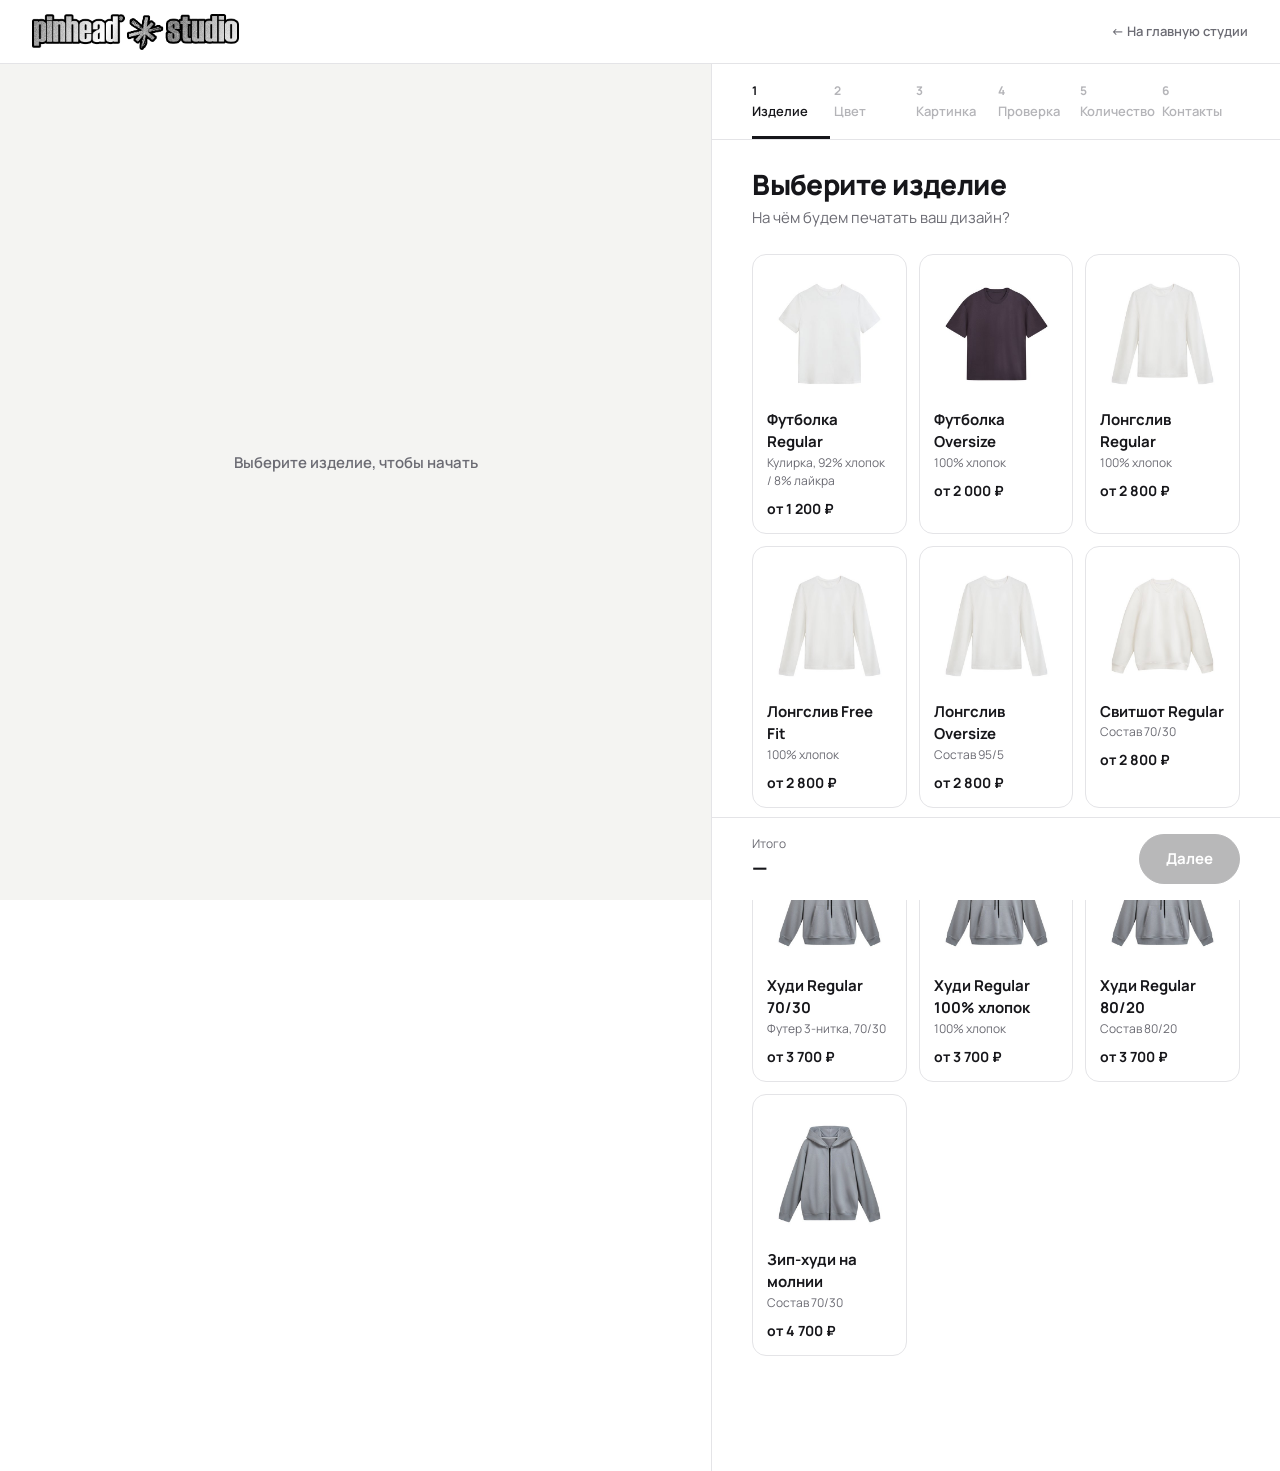
==== constructor.html @ 0fc9896d "Конструктор: новые фото изделий — перед и спина Футболки Regular и Oversize, лонгслив, свитшот, худи" ====
<!doctype html>
<html lang="ru">
<head>
  <meta charset="utf-8">
  <meta name="viewport" content="width=device-width, initial-scale=1">
  <title>PINHEAD — конструктор печати на одежде</title>
  <meta name="description" content="Создайте свой дизайн: выберите изделие, цвет, загрузите картинку и оформите заказ печати.">
  <link rel="preconnect" href="https://fonts.googleapis.com">
  <link rel="preconnect" href="https://fonts.gstatic.com" crossorigin>
  <link href="https://fonts.googleapis.com/css2?family=Manrope:wght@400;500;600;700;800&display=swap" rel="stylesheet">
  <link rel="stylesheet" href="css/styles.css">
</head>
<body>
  <header class="topbar">
    <a class="logo" href="index.html"><img src="assets/logo-pinhead.png" alt="pinhead studio" width="627" height="109"></a>
    <a class="topbar__back" href="index.html">← На главную студии</a>
  </header>

  <main class="layout">
    <!-- ЛЕВАЯ ЧАСТЬ: превью изделия -->
    <section class="preview" aria-label="Превью изделия">
      <div class="preview__stage" id="stage">
        <svg id="mockup" viewBox="0 0 400 460" xmlns="http://www.w3.org/2000/svg" xmlns:xlink="http://www.w3.org/1999/xlink" role="img" aria-label="Макет изделия">
          <defs>
            <clipPath id="printClip"><rect id="printClipRect"/></clipPath>
            <mask id="designMask" style="mask-type: alpha"><image id="designMaskImg" preserveAspectRatio="xMidYMid meet"/></mask>
          </defs>
          <image id="garmentImg" x="0" y="0" width="400" height="460" preserveAspectRatio="xMidYMid meet"/>
          <g clip-path="url(#printClip)">
            <image id="designImg" preserveAspectRatio="xMidYMid meet" visibility="hidden"/>
            <!-- складки ткани поверх принта: так картинка выглядит напечатанной -->
            <image id="printShade" x="0" y="0" width="400" height="460" mask="url(#designMask)" style="mix-blend-mode: multiply" pointer-events="none" visibility="hidden"/>
          </g>
          <rect id="printArea" class="print-area" rx="4"/>
        </svg>
        <div class="preview__empty" id="previewEmpty">Выберите изделие, чтобы начать</div>
      </div>
      <div class="preview__caption" id="previewCaption"></div>
    </section>

    <!-- ПРАВАЯ ЧАСТЬ: шаги -->
    <section class="panel" aria-label="Шаги оформления">
      <ol class="stepper" id="stepper"></ol>

      <div class="panel__body" id="stepBody"></div>

      <footer class="panel__footer">
        <div class="price">
          <span class="price__label">Итого</span>
          <span class="price__value" id="totalPrice">—</span>
        </div>
        <div class="nav">
          <button class="btn btn--ghost" id="btnBack" type="button">Назад</button>
          <button class="btn btn--primary" id="btnNext" type="button">Далее</button>
        </div>
      </footer>
    </section>
  </main>

  <!-- Данные (база изделий и цветов) и логика приложения -->
  <script src="js/data.js"></script>
  <script src="js/pdf.js"></script>
  <script src="js/app.js"></script>
</body>
</html>
---- css/styles.css ----
/* ===== Цвета и базовые настройки (меняйте здесь) ===== */
:root {
  --bg: #ffffff;
  --stage: #f4f4f2;
  --text: #16161a;
  --muted: #6b6b73;
  --line: #e4e4e7;
  --accent: #0b6b3a;        /* фирменный цвет */
  --accent-soft: #e7f2ec;
  --warn: #a15c00;
  --warn-soft: #fff4e0;
  --error: #c62828;
  --radius: 14px;
  --topbar: 64px;
  color-scheme: light;
}

* { box-sizing: border-box; }

html, body { margin: 0; }

body {
  font-family: 'Manrope', system-ui, -apple-system, 'Segoe UI', sans-serif;
  background: var(--bg);
  color: var(--text);
  font-size: 15px;
  line-height: 1.5;
  -webkit-font-smoothing: antialiased;
}

button, input, textarea { font: inherit; color: inherit; }
button { cursor: pointer; }
[hidden] { display: none !important; }

/* ===== Шапка ===== */
.topbar {
  position: sticky; top: 0; z-index: 10;
  height: var(--topbar);
  display: flex; align-items: center; justify-content: space-between;
  padding: 0 32px;
  background: rgba(255, 255, 255, .92);
  backdrop-filter: blur(8px);
  border-bottom: 1px solid var(--line);
}
.logo { font-weight: 800; font-size: 22px; letter-spacing: .06em; color: var(--text); text-decoration: none; }
.logo img { display: block; height: 36px; width: auto; }
.topbar__back { color: var(--muted); font-size: 13px; font-weight: 600; text-decoration: none; }
.topbar__back:hover { color: var(--text); }

/* ===== Раскладка: превью слева, шаги справа ===== */
.layout {
  display: grid;
  grid-template-columns: minmax(0, 1.25fr) minmax(380px, 1fr);
  min-height: calc(100vh - var(--topbar));
}

.preview {
  position: sticky; top: var(--topbar);
  height: calc(100vh - var(--topbar));
  background: var(--stage);
  display: flex; flex-direction: column; align-items: center; justify-content: center;
  padding: 32px;
}
.preview__stage {
  position: relative;
  width: 100%; max-width: 560px;
  aspect-ratio: 400 / 460;
  max-height: calc(100vh - var(--topbar) - 110px);
  display: flex; align-items: center; justify-content: center;
}
#mockup { width: 100%; height: 100%; filter: drop-shadow(0 18px 30px rgba(0, 0, 0, .10)); transition: filter .2s; }
.preview__empty {
  position: absolute; inset: 0;
  display: grid; place-items: center;
  color: var(--muted); font-weight: 600;
}
.preview__caption { margin-top: 16px; font-weight: 600; color: var(--muted); min-height: 1.5em; }

.print-area { fill: none; stroke-width: 1.5; stroke-dasharray: 6 5; pointer-events: none; }
#designImg.draggable { cursor: grab; }
#designImg.draggable:active { cursor: grabbing; }

/* ===== Правая панель ===== */
.panel {
  display: flex; flex-direction: column;
  min-height: calc(100vh - var(--topbar));
  border-left: 1px solid var(--line);
  scroll-margin-top: var(--topbar);
}
.panel__body { flex: 1; padding: 28px 40px 32px; }

.stepper {
  list-style: none; margin: 0; padding: 18px 40px 0;
  display: flex; gap: 4px;
  border-bottom: 1px solid var(--line);
  overflow-x: auto; scrollbar-width: none;
}
.stepper li { flex: 1; min-width: 0; }
.stepper button {
  width: 100%;
  display: flex; flex-direction: column; align-items: flex-start; gap: 2px;
  padding: 0 0 14px;
  border: 0; background: none; text-align: left;
  border-bottom: 3px solid transparent;
  color: var(--muted);
}
.stepper button:disabled { cursor: default; opacity: .5; }
.stepper__num { font-size: 12px; font-weight: 700; }
.stepper__title { font-size: 13px; font-weight: 600; white-space: nowrap; overflow: hidden; text-overflow: ellipsis; max-width: 100%; }
.stepper .is-done button { color: var(--text); }
.stepper .is-done .stepper__num::after { content: ' ✓'; color: var(--accent); }
.stepper .is-active button { color: var(--text); border-bottom-color: var(--text); }

.h1 { font-size: 28px; line-height: 1.2; letter-spacing: -.02em; margin: 0 0 6px; font-weight: 800; }
.lead { color: var(--muted); margin: 0 0 24px; }
.hint { color: var(--muted); font-size: 13px; }

/* ===== Шаг 1: карточки изделий ===== */
.cards { display: grid; grid-template-columns: repeat(auto-fill, minmax(150px, 1fr)); gap: 12px; }
.card {
  display: flex; flex-direction: column; align-items: flex-start;
  padding: 14px; border: 1.5px solid var(--line); border-radius: var(--radius);
  background: #fff; text-align: left;
  transition: border-color .15s, box-shadow .15s, transform .15s;
}
.card:hover { border-color: #b9b9c0; transform: translateY(-1px); }
.card.is-selected { border-color: var(--text); box-shadow: 0 0 0 1px var(--text); }
.card__pic { width: 100%; height: 130px; margin-bottom: 10px; object-fit: contain; background: #fff; border-radius: 10px; }
.card__name { font-weight: 700; }
.card__desc { font-size: 12px; color: var(--muted); }
.card__price { margin-top: 8px; font-weight: 700; font-size: 14px; }

/* ===== Шаг 2: цвета ===== */
.swatches { display: grid; grid-template-columns: repeat(auto-fill, minmax(96px, 1fr)); gap: 10px; }
.swatch {
  display: flex; flex-direction: column; align-items: center; gap: 8px;
  padding: 12px 6px; border: 1.5px solid transparent; border-radius: var(--radius);
  background: none;
}
.swatch:hover { background: var(--stage); }
.swatch.is-selected { border-color: var(--text); }
.swatch__dot { width: 44px; height: 44px; border-radius: 50%; box-shadow: inset 0 0 0 1px rgba(0, 0, 0, .14); }
.swatch__name { font-size: 12px; font-weight: 600; text-align: center; }

/* ===== Шаг 3: загрузка ===== */
.drop {
  display: flex; flex-direction: column; align-items: center; justify-content: center; gap: 4px;
  min-height: 220px; padding: 24px;
  border: 2px dashed #c9c9cf; border-radius: var(--radius);
  background: #fafafa; cursor: pointer; text-align: center;
  transition: border-color .15s, background .15s;
}
.drop:hover, .drop.is-over { border-color: var(--accent); background: var(--accent-soft); }
.drop__icon { font-size: 28px; }
.drop__title { font-weight: 700; }
.drop__hint { color: var(--muted); font-size: 13px; }

.file { display: flex; align-items: center; gap: 12px; padding: 10px; border: 1px solid var(--line); border-radius: var(--radius); margin-bottom: 20px; }
.file__thumb {
  width: 56px; height: 56px; object-fit: contain; border-radius: 8px;
  background: repeating-conic-gradient(#eee 0 25%, #fff 0 50%) 0 0 / 12px 12px;
}
.file__info { flex: 1; min-width: 0; }
.file__name { font-weight: 600; white-space: nowrap; overflow: hidden; text-overflow: ellipsis; }
.file__meta { font-size: 12px; color: var(--muted); }

.field { display: flex; flex-direction: column; gap: 6px; margin-bottom: 16px; }
.field__label { font-size: 13px; font-weight: 600; }
.field__error { color: var(--error); font-size: 12px; min-height: 0; }
.field__error:empty { display: none; }
input[type="range"] { width: 100%; accent-color: var(--text); }

.chips { display: flex; flex-wrap: wrap; gap: 8px; margin-bottom: 16px; }
.chip { padding: 8px 14px; border-radius: 999px; border: 1px solid var(--line); background: #fff; font-size: 13px; font-weight: 600; }
.chip:hover { border-color: var(--text); }
.chip.is-selected { background: var(--text); border-color: var(--text); color: #fff; }

.note { padding: 12px 14px; border-radius: 10px; background: var(--stage); font-size: 13px; }
.note--warn { background: var(--warn-soft); color: var(--warn); }
.error { color: var(--error); font-size: 13px; }

.link { border: 0; background: none; padding: 0; color: var(--accent); font-weight: 600; font-size: 13px; text-decoration: underline; text-underline-offset: 2px; }

/* ===== Шаг 4: проверка ===== */
.summary { margin: 0 0 20px; border-top: 1px solid var(--line); }
.summary > div { display: flex; justify-content: space-between; gap: 16px; padding: 12px 0; border-bottom: 1px solid var(--line); }
.summary dt { color: var(--muted); }
.summary dd { margin: 0; font-weight: 600; text-align: right; display: flex; align-items: center; gap: 8px; flex-wrap: wrap; justify-content: flex-end; }
.dot { width: 14px; height: 14px; border-radius: 50%; box-shadow: inset 0 0 0 1px rgba(0, 0, 0, .15); }
.tag { font-size: 11px; padding: 2px 8px; border-radius: 999px; background: var(--accent-soft); color: var(--accent); }
.tag--warn { background: var(--warn-soft); color: var(--warn); }

.check { display: flex; gap: 10px; align-items: flex-start; font-size: 14px; cursor: pointer; }
.check input { width: 18px; height: 18px; margin: 2px 0 0; accent-color: var(--text); flex: none; }

/* ===== Шаг 5: количество ===== */
.qty { border-top: 1px solid var(--line); }
.qty__row { display: flex; align-items: center; justify-content: space-between; padding: 10px 0; border-bottom: 1px solid var(--line); }
.qty__size { font-weight: 700; }
.stepper-input { display: flex; align-items: center; border: 1px solid var(--line); border-radius: 10px; overflow: hidden; }
.stepper-input button { width: 40px; height: 40px; border: 0; background: #fff; font-size: 18px; }
.stepper-input button:hover { background: var(--stage); }
.stepper-input input { width: 56px; height: 40px; border: 0; text-align: center; font-weight: 700; -moz-appearance: textfield; }
.stepper-input input::-webkit-outer-spin-button,
.stepper-input input::-webkit-inner-spin-button { -webkit-appearance: none; margin: 0; }
.totals { margin-top: 16px; padding: 14px 16px; border-radius: var(--radius); background: var(--stage); display: grid; gap: 4px; }
.totals > div { display: flex; justify-content: space-between; }
.totals s { color: var(--muted); font-weight: 500; margin-left: 6px; }
.totals__hint { color: var(--accent); font-weight: 600; font-size: 13px; }

/* ===== Шаг 6: форма ===== */
.form__row { display: grid; grid-template-columns: 1fr 1fr; gap: 12px; }
.input {
  width: 100%; padding: 12px 14px;
  border: 1px solid #d4d4d8; border-radius: 10px; background: #fff;
  transition: border-color .15s, box-shadow .15s;
}
.input:focus { outline: none; border-color: var(--text); box-shadow: 0 0 0 3px rgba(22, 22, 26, .08); }
textarea.input { resize: vertical; }

/* ===== Готово ===== */
.done { text-align: center; max-width: 520px; margin: 24px auto 0; }
.done .summary dd { text-align: right; }
.done__icon {
  width: 64px; height: 64px; margin: 0 auto 16px; border-radius: 50%;
  display: grid; place-items: center;
  background: var(--accent-soft); color: var(--accent); font-size: 30px; font-weight: 800;
}
.done__actions { display: flex; gap: 10px; justify-content: center; flex-wrap: wrap; margin-top: 20px; }

/* ===== Нижняя панель с ценой и кнопками ===== */
.panel__footer {
  position: sticky; bottom: 0;
  display: flex; align-items: center; justify-content: space-between; gap: 16px;
  padding: 16px 40px;
  background: #fff; border-top: 1px solid var(--line);
}
.price { display: flex; flex-direction: column; }
.price__label { font-size: 12px; color: var(--muted); }
.price__value { font-size: 20px; font-weight: 800; white-space: nowrap; }
.nav { display: flex; gap: 8px; }
.btn { padding: 13px 26px; border-radius: 999px; font-weight: 700; border: 1.5px solid var(--text); transition: background .15s, opacity .15s; }
.btn--primary { background: var(--text); color: #fff; }
.btn--primary:hover:not(:disabled) { background: #33333a; }
.btn--primary:disabled { opacity: .3; cursor: not-allowed; }
.btn--ghost { background: #fff; }
.btn--ghost:hover { background: var(--stage); }

button:focus-visible, .drop:focus-within { outline: 2px solid var(--accent); outline-offset: 2px; }

/* ===== Телефоны и планшеты ===== */
@media (max-width: 900px) {
  :root { --topbar: 56px; }
  .topbar { padding: 0 16px; gap: 12px; }
  .logo img { height: 26px; }
  .topbar__back { font-size: 12px; white-space: nowrap; }
  .layout { grid-template-columns: minmax(0, 1fr); }
  .preview { position: relative; top: 0; height: auto; padding: 16px; }
  .preview__stage { max-width: 340px; max-height: none; }
  .panel { border-left: 0; min-height: 0; }
  .stepper { padding: 14px 16px 0; }
  .stepper li { flex: none; }
  .stepper button { padding-right: 14px; }
  .panel__body { padding: 20px 16px 24px; }
  .panel__footer { padding: 12px 16px; }
  .h1 { font-size: 23px; }
  .btn { padding: 12px 20px; }
  .price__value { font-size: 17px; }
  .panel__footer { gap: 10px; }
  .form__row { grid-template-columns: 1fr; gap: 0; }
  .cards { grid-template-columns: repeat(2, 1fr); }
}
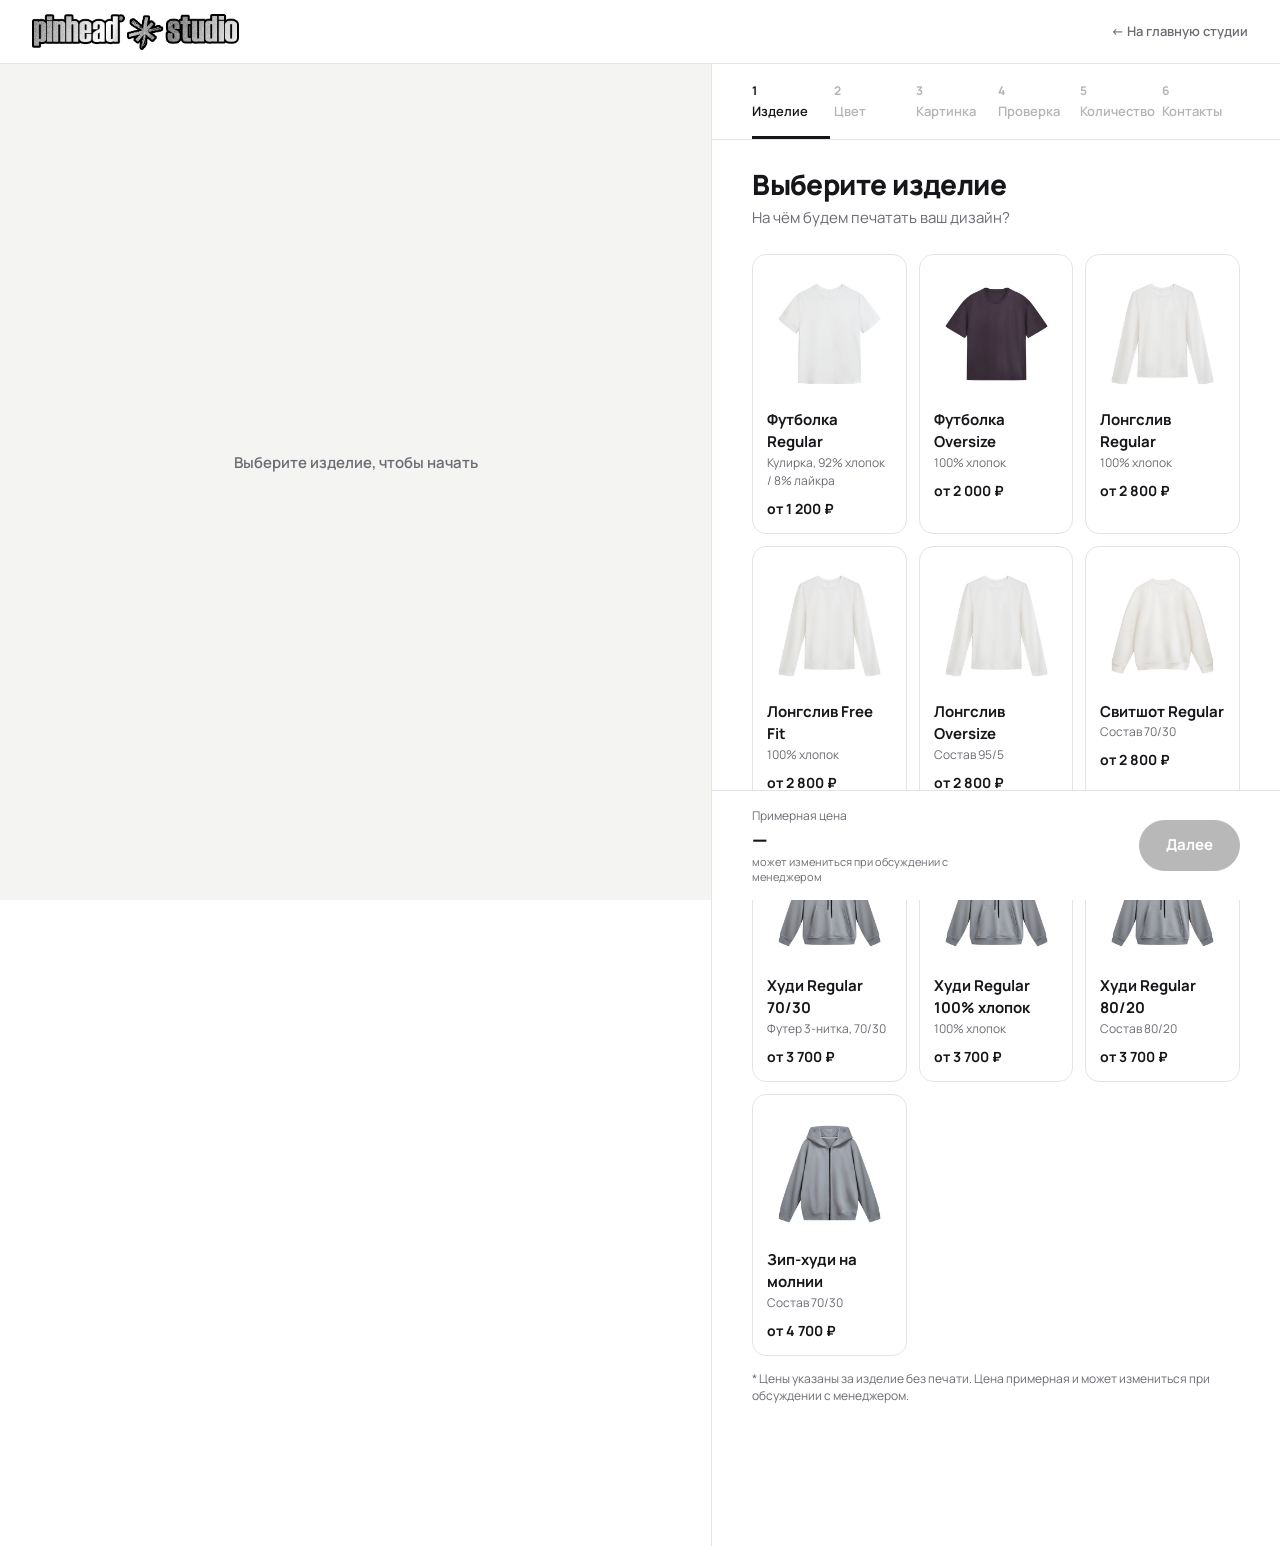
==== commit 85a1e9b7: "Конструктор: пометка «примерная цена — может измениться при обсуждении с менеджером» Подпись под цен" ====
--- a/constructor.html
+++ b/constructor.html
@@ -9,8 +9,22 @@
   <link rel="preconnect" href="https://fonts.gstatic.com" crossorigin>
   <link href="https://fonts.googleapis.com/css2?family=Manrope:wght@400;500;600;700;800&display=swap" rel="stylesheet">
   <link rel="stylesheet" href="css/styles.css">
+<!-- Yandex.Metrika counter -->
+<script type="text/javascript">
+    (function(m,e,t,r,i,k,a){
+        m[i]=m[i]||function(){(m[i].a=m[i].a||[]).push(arguments)};
+        m[i].l=1*new Date();
+        for (var j = 0; j < document.scripts.length; j++) {if (document.scripts[j].src === r) { return; }}
+        k=e.createElement(t),a=e.getElementsByTagName(t)[0],k.async=1,k.src=r,a.parentNode.insertBefore(k,a)
+    })(window, document,'script','https://mc.yandex.ru/metrika/tag.js?id=113582963', 'ym');
+
+    ym(113582963, 'init', {ssr:true, webvisor:true, clickmap:true, ecommerce:"dataLayer", referrer: document.referrer, url: location.href, accurateTrackBounce:true, trackLinks:true});
+</script>
+<!-- /Yandex.Metrika counter -->
 </head>
 <body>
+<!-- Yandex.Metrika counter (без JavaScript) -->
+<noscript><div><img src="https://mc.yandex.ru/watch/113582963" style="position:absolute; left:-9999px;" alt="" /></div></noscript>
   <header class="topbar">
     <a class="logo" href="index.html"><img src="assets/logo-pinhead.png" alt="pinhead studio" width="627" height="109"></a>
     <a class="topbar__back" href="index.html">← На главную студии</a>
@@ -46,8 +60,9 @@
 
       <footer class="panel__footer">
         <div class="price">
-          <span class="price__label">Итого</span>
+          <span class="price__label">Примерная цена</span>
           <span class="price__value" id="totalPrice">—</span>
+          <span class="price__note">может измениться при обсуждении с менеджером</span>
         </div>
         <div class="nav">
           <button class="btn btn--ghost" id="btnBack" type="button">Назад</button>
@@ -58,6 +73,8 @@
   </main>
 
   <!-- Данные (база изделий и цветов) и логика приложения -->
+  <script src="js/goals.js"></script>
+  <script src="js/crm.js"></script>
   <script src="js/data.js"></script>
   <script src="js/pdf.js"></script>
   <script src="js/app.js"></script>
--- a/css/styles.css
+++ b/css/styles.css
@@ -114,6 +114,12 @@
 .h1 { font-size: 28px; line-height: 1.2; letter-spacing: -.02em; margin: 0 0 6px; font-weight: 800; }
 .lead { color: var(--muted); margin: 0 0 24px; }
 .hint { color: var(--muted); font-size: 13px; }
+.lead--tight { margin-bottom: 6px; }
+.footnote { margin: 0 0 22px; color: var(--muted); font-size: 12px; line-height: 1.45; }
+.footnote a { color: var(--text); }
+.check--qty { margin-top: 16px; font-size: 13px; }
+#qtyTotals + .footnote { margin-top: 12px; }
+.footnote--chips { margin-top: -6px; }
 
 /* ===== Шаг 1: карточки изделий ===== */
 .cards { display: grid; grid-template-columns: repeat(auto-fill, minmax(150px, 1fr)); gap: 12px; }
@@ -204,7 +210,7 @@
 .stepper-input input::-webkit-outer-spin-button,
 .stepper-input input::-webkit-inner-spin-button { -webkit-appearance: none; margin: 0; }
 .totals { margin-top: 16px; padding: 14px 16px; border-radius: var(--radius); background: var(--stage); display: grid; gap: 4px; }
-.totals > div { display: flex; justify-content: space-between; }
+.totals > div { display: flex; justify-content: space-between; gap: 12px; }
 .totals s { color: var(--muted); font-weight: 500; margin-left: 6px; }
 .totals__hint { color: var(--accent); font-weight: 600; font-size: 13px; }
 
@@ -237,6 +243,9 @@
 }
 .price { display: flex; flex-direction: column; }
 .price__label { font-size: 12px; color: var(--muted); }
+.price__note { font-size: 11px; color: var(--muted); line-height: 1.3; max-width: 230px; }
+.note__small { font-size: 12px; opacity: .8; }
+.footnote--after { margin: 14px 0 0; }
 .price__value { font-size: 20px; font-weight: 800; white-space: nowrap; }
 .nav { display: flex; gap: 8px; }
 .btn { padding: 13px 26px; border-radius: 999px; font-weight: 700; border: 1.5px solid var(--text); transition: background .15s, opacity .15s; }
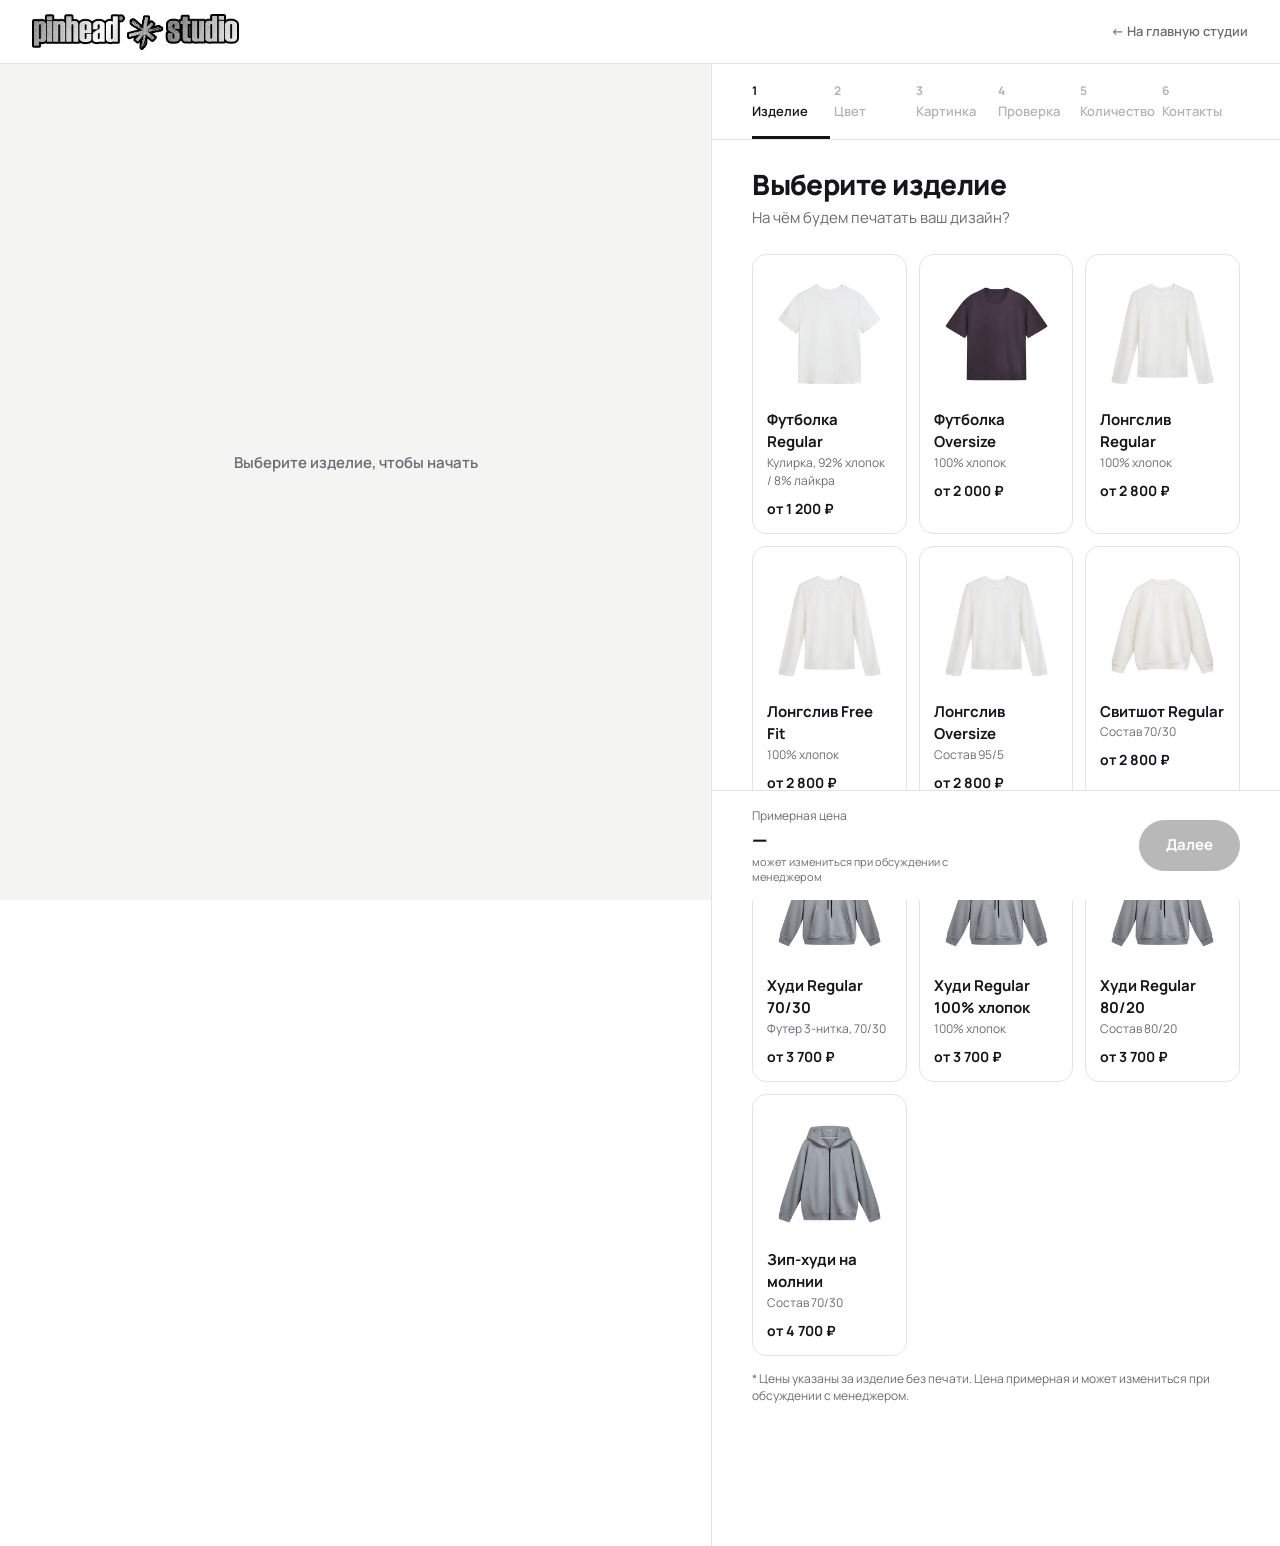
==== commit 7e42cb95: "Ускорение главной: картинки в WebP, отложенная загрузка, приоритет баннеру Вес картинок главной 1,4 " ====
--- a/constructor.html
+++ b/constructor.html
@@ -4,6 +4,10 @@
   <meta charset="utf-8">
   <meta name="viewport" content="width=device-width, initial-scale=1">
   <title>PINHEAD — конструктор печати на одежде</title>
+  <link rel="icon" href="assets/favicon.ico" sizes="any">
+  <link rel="icon" type="image/png" sizes="32x32" href="assets/favicon-32.png">
+  <link rel="icon" type="image/png" sizes="192x192" href="assets/favicon-192.png">
+  <link rel="apple-touch-icon" href="assets/apple-touch-icon.png">
   <meta name="description" content="Создайте свой дизайн: выберите изделие, цвет, загрузите картинку и оформите заказ печати.">
   <link rel="preconnect" href="https://fonts.googleapis.com">
   <link rel="preconnect" href="https://fonts.gstatic.com" crossorigin>
@@ -26,7 +30,7 @@
 <!-- Yandex.Metrika counter (без JavaScript) -->
 <noscript><div><img src="https://mc.yandex.ru/watch/113582963" style="position:absolute; left:-9999px;" alt="" /></div></noscript>
   <header class="topbar">
-    <a class="logo" href="index.html"><img src="assets/logo-pinhead.png" alt="pinhead studio" width="627" height="109"></a>
+    <a class="logo" href="index.html"><img src="assets/logo-pinhead.webp" alt="pinhead studio" width="627" height="109"></a>
     <a class="topbar__back" href="index.html">← На главную студии</a>
   </header>
 
